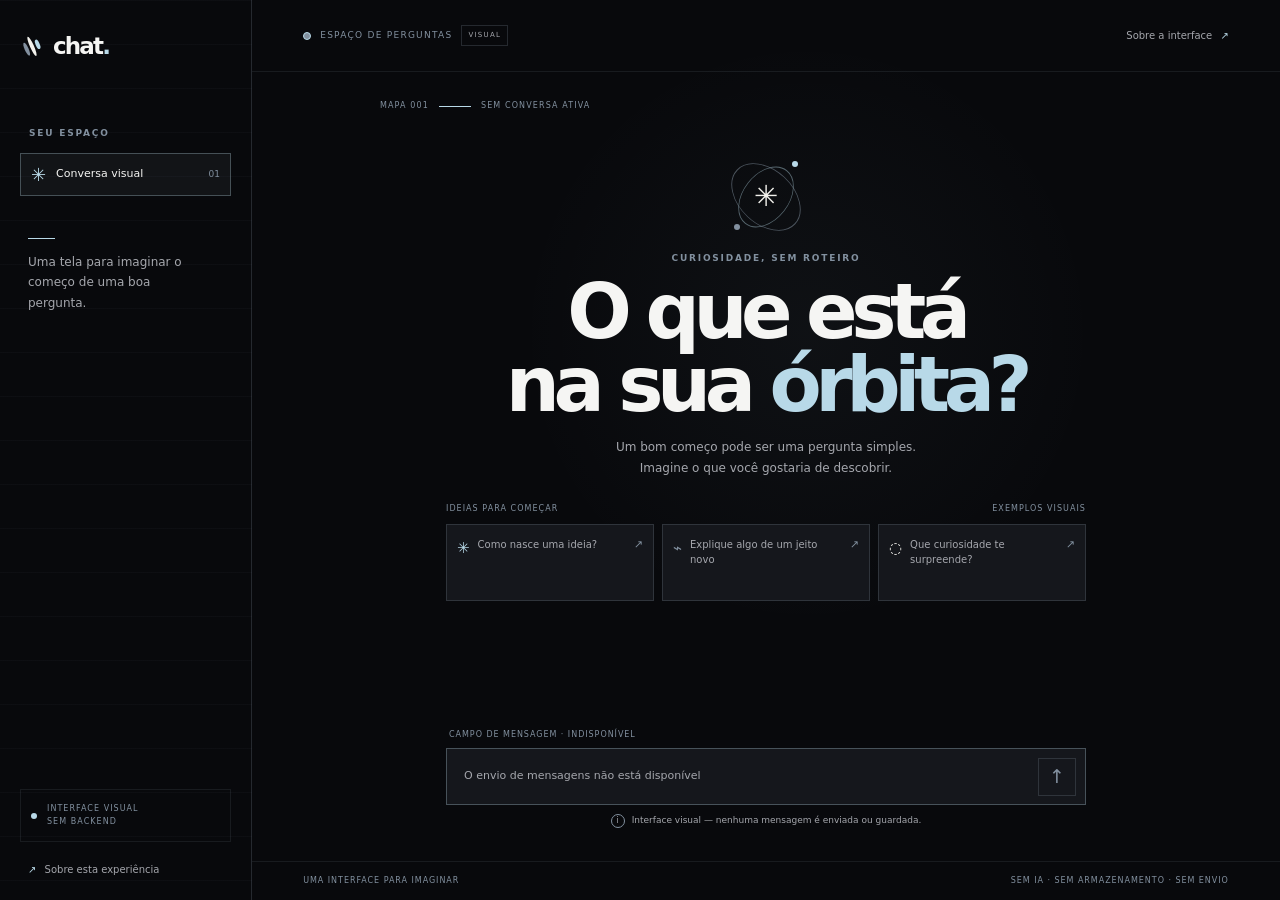
==== home.html @ ff964ad3 "Designer created." ====
<!doctype html>
<html lang="pt-BR">

<head>
  <meta charset="utf-8">
  <meta name="viewport" content="width=device-width, initial-scale=1">
  <meta name="theme-color" content="#08090C">
  <meta name="description" content="Demonstração visual de uma interface de conversa. Sem IA, envio ou armazenamento.">
  <title>chat. — espaço de conversa</title>
  <link href="https://cdn.jsdelivr.net/npm/bootstrap@5.3.3/dist/css/bootstrap.min.css" rel="stylesheet"
    integrity="sha384-QWTKZyjpPEjISv5WaRU9OFeRpok6YctnYmDr5pNlyT2bRjXh0JMhjY6hW+ALEwIH" crossorigin="anonymous">
  <link href="styles.css" rel="stylesheet">
</head>

<body class="chat-page">
  <a class="skip-link" href="#main">Pular para o conteúdo</a>
  <div class="chat-shell">
    <aside class="chat-sidebar" aria-label="Informações da interface visual">
      <a class="wordmark sidebar-brand" href="index.html" aria-label="Voltar à apresentação">
        <span class="brand-mark" aria-hidden="true"><span></span><span></span><span></span></span>
        <span>chat<span class="wordmark-period">.</span></span>
      </a>

      <div class="sidebar-context">
        <span class="eyebrow">SEU ESPAÇO</span>
        <div class="context-chip"><span class="context-spark" aria-hidden="true">✳</span><span>Conversa visual</span><span class="context-number">01</span></div>
      </div>

      <div class="sidebar-note">
        <span class="note-rule" aria-hidden="true"></span>
        <p>Uma tela para imaginar o começo de uma boa pergunta.</p>
      </div>

      <div class="sidebar-bottom">
        <div class="prototype-stamp"><span class="stamp-dot" aria-hidden="true"></span><span>INTERFACE VISUAL<br>SEM BACKEND</span></div>
        <a class="sidebar-exit" href="index.html"><span aria-hidden="true">↗</span> Sobre esta experiência</a>
      </div>
    </aside>

    <main id="main" class="chat-main">
      <header class="chat-topbar">
        <div class="mobile-brand"><span class="brand-mark" aria-hidden="true"><span></span><span></span><span></span></span><span>chat<span class="wordmark-period">.</span></span></div>
        <div class="model-indicator"><span class="model-orb" aria-hidden="true"></span><span>ESPAÇO DE PERGUNTAS</span><span class="model-mode">VISUAL</span></div>
        <a class="topbar-about" href="index.html">Sobre a interface <span aria-hidden="true">↗</span></a>
      </header>

      <section class="conversation" aria-labelledby="welcome-title">
        <div class="conversation-meta"><span>MAPA 001</span><span class="meta-line" aria-hidden="true"></span><span>SEM CONVERSA ATIVA</span></div>

        <div class="welcome-block">
          <div class="welcome-symbol" aria-hidden="true">
            <span class="symbol-ring ring-a"></span><span class="symbol-ring ring-b"></span>
            <span class="symbol-center">✳</span><span class="symbol-satellite satellite-a"></span><span class="symbol-satellite satellite-b"></span>
          </div>
          <p class="eyebrow welcome-eyebrow">CURIOSIDADE, SEM ROTEIRO</p>
          <h1 id="welcome-title">O que está<br>na sua <span>órbita?</span></h1>
          <p class="welcome-description">Um bom começo pode ser uma pergunta simples.<br class="desktop-break"> Imagine o que você gostaria de descobrir.</p>
        </div>

        <div class="prompt-section" role="group" aria-label="Sugestões visuais indisponíveis">
          <div class="prompt-heading"><span>IDEIAS PARA COMEÇAR</span><span>EXEMPLOS VISUAIS</span></div>
          <div class="prompt-grid">
            <button type="button" class="prompt-card" disabled><span class="prompt-glyph glyph-ice" aria-hidden="true">✳</span><span>Como nasce uma ideia?</span><span class="prompt-arrow" aria-hidden="true">↗</span></button>
            <button type="button" class="prompt-card" disabled><span class="prompt-glyph glyph-secondary" aria-hidden="true">⌁</span><span>Explique algo de um jeito novo</span><span class="prompt-arrow" aria-hidden="true">↗</span></button>
            <button type="button" class="prompt-card" disabled><span class="prompt-glyph glyph-lunar" aria-hidden="true">◌</span><span>Que curiosidade te surpreende?</span><span class="prompt-arrow" aria-hidden="true">↗</span></button>
          </div>
        </div>

        <div class="composer-wrap">
          <label class="composer-label" for="message-visual">CAMPO DE MENSAGEM · INDISPONÍVEL</label>
          <div class="composer">
            <textarea id="message-visual" rows="1" disabled placeholder="O envio de mensagens não está disponível"></textarea>
            <button type="button" class="send-button" disabled aria-label="Enviar mensagem indisponível"><span aria-hidden="true">↑</span></button>
          </div>
          <p class="composer-disclaimer"><span aria-hidden="true">i</span> Interface visual — nenhuma mensagem é enviada ou guardada.</p>
        </div>
      </section>

      <footer class="chat-footer"><span>UMA INTERFACE PARA IMAGINAR</span><span>SEM IA · SEM ARMAZENAMENTO · SEM ENVIO</span></footer>
    </main>
  </div>
</body>

</html>
---- styles.css ----
:root {
  color-scheme: dark;
  --lunar: #F2F1EC;
  --blue-grey: #82909F;
  --ice: #B8D9E8;
  --void: #08090C;
  --charcoal: #15171C;
  --paper: #F5F5F3;
  --ash: #A5A7AD;
  --line: rgb(130 144 159 / 24%);
  --line-soft: rgb(130 144 159 / 13%);
  --display: clamp(3.7rem, 8.5vw, 8rem);
}

* { box-sizing: border-box; }

html {
  min-width: 320px;
  background: var(--void);
  scroll-behavior: smooth;
}

body {
  min-width: 320px;
  margin: 0;
  background: var(--void);
  color: var(--paper);
  font-family: Inter, ui-sans-serif, system-ui, -apple-system, "Segoe UI", sans-serif;
}

a { color: inherit; }

a:focus-visible,
button:focus-visible,
input:focus-visible,
textarea:focus-visible {
  outline: 3px solid var(--ice);
  outline-offset: 4px;
}

.skip-link {
  position: fixed;
  z-index: 20;
  top: 12px;
  left: 12px;
  padding: 11px 15px;
  transform: translateY(-160%);
  background: var(--lunar);
  color: var(--void);
  font-weight: 700;
}
.skip-link:focus { transform: translateY(0); }

.wordmark {
  display: inline-flex;
  width: fit-content;
  align-items: center;
  gap: 10px;
  color: var(--paper);
  font-size: 23px;
  font-weight: 720;
  letter-spacing: -.08em;
  text-decoration: none;
}
.wordmark-period { color: var(--ice); }
.brand-mark {
  position: relative;
  display: inline-flex;
  width: 23px;
  height: 23px;
  align-items: center;
  justify-content: center;
  gap: 2px;
  transform: rotate(-24deg);
}
.brand-mark span {
  width: 4px;
  height: 14px;
  border-radius: 50%;
  background: var(--blue-grey);
}
.brand-mark span:nth-child(2) {
  height: 21px;
  background: var(--lunar);
}
.brand-mark span:nth-child(3) {
  height: 10px;
  background: var(--ice);
}
.eyebrow {
  margin: 0;
  color: var(--blue-grey);
  font-size: 10px;
  font-weight: 700;
  letter-spacing: .2em;
  line-height: 1.6;
}

/* Login: editorial field notes meet a restrained orbital diagram. */
.login-shell {
  display: grid;
  min-height: 100svh;
  grid-template-columns: minmax(0, 1.08fr) minmax(390px, .92fr);
}
.login-art {
  position: relative;
  isolation: isolate;
  display: flex;
  min-width: 0;
  min-height: 100svh;
  flex-direction: column;
  overflow: hidden;
  padding: 36px clamp(32px, 6vw, 92px);
  border-right: 1px solid var(--line);
  background:
    radial-gradient(ellipse at 68% 77%, rgb(184 217 232 / 8%), transparent 42%),
    linear-gradient(145deg, var(--charcoal) 0%, var(--void) 70%);
}
.login-art::before {
  position: absolute;
  z-index: -1;
  inset: 0;
  background-image:
    linear-gradient(rgb(130 144 159 / 8%) 1px, transparent 1px),
    linear-gradient(90deg, rgb(130 144 159 / 8%) 1px, transparent 1px);
  background-size: 64px 64px;
  content: "";
  mask-image: linear-gradient(130deg, var(--void) 0%, transparent 76%);
  pointer-events: none;
}
.prototype-tag {
  margin-left: 9px;
  padding: 5px 8px;
  border: 1px solid var(--line);
  color: var(--blue-grey);
  font-size: 8px;
  letter-spacing: .14em;
}
.art-copy {
  position: relative;
  z-index: 2;
  max-width: 600px;
  margin-top: clamp(70px, 12vh, 132px);
}
.art-copy .eyebrow {
  display: flex;
  align-items: center;
  gap: 12px;
  margin-bottom: 20px;
}
.eyebrow-line {
  display: inline-block;
  width: 30px;
  height: 1px;
  background: var(--ice);
}
.art-copy h1,
.login-card h2,
.welcome-block h1 {
  margin: 0;
  font-size: var(--display);
  font-weight: 570;
  letter-spacing: -.085em;
  line-height: .9;
  overflow-wrap: anywhere;
}
.art-copy h1 span,
.login-card h2 span,
.welcome-block h1 span { color: var(--ice); }
.art-description {
  max-width: 355px;
  margin: 23px 0 0;
  color: var(--ash);
  font-size: 14px;
  line-height: 1.75;
}
.orbit-scene {
  position: absolute;
  z-index: 0;
  right: 3%;
  bottom: -7%;
  width: min(45vw, 500px);
  aspect-ratio: 1;
  opacity: .88;
  pointer-events: none;
}
.orbit {
  position: absolute;
  top: 50%;
  left: 50%;
  border: 1px solid rgb(130 144 159 / 29%);
  border-radius: 50%;
  transform: translate(-50%, -50%) rotate(-24deg);
}
.orbit-one {
  width: 42%;
  height: 88%;
  animation: orbit-drift 64s linear infinite;
}
.orbit-two {
  width: 68%;
  height: 104%;
  border-color: rgb(184 217 232 / 35%);
  transform: translate(-50%, -50%) rotate(53deg);
  animation: orbit-drift-two 82s linear infinite;
}
.orbit-three {
  width: 88%;
  height: 67%;
  border-style: dashed;
  border-color: rgb(130 144 159 / 32%);
  transform: translate(-50%, -50%) rotate(-6deg);
  animation: orbit-drift-three 100s linear infinite;
}
.orbit-core {
  position: absolute;
  top: 50%;
  left: 50%;
  display: grid;
  width: 25%;
  aspect-ratio: 1;
  place-items: center;
  transform: translate(-50%, -50%);
  border: 1px solid rgb(184 217 232 / 45%);
  border-radius: 50%;
  background: radial-gradient(circle at 35% 30%, rgb(184 217 232 / 19%), var(--charcoal) 72%);
  box-shadow: 0 0 62px rgb(184 217 232 / 9%), inset 0 0 20px rgb(184 217 232 / 8%);
}
.core-cross {
  color: var(--lunar);
  font-size: clamp(30px, 5vw, 58px);
  font-weight: 300;
}
.orbit-dot {
  position: absolute;
  width: 10px;
  aspect-ratio: 1;
  border: 1px solid var(--void);
  border-radius: 50%;
  background: var(--ice);
  box-shadow: 0 0 18px rgb(184 217 232 / 40%);
}
.dot-highlight { top: 34%; left: 17%; }
.dot-secondary { top: 26%; right: 16%; width: 7px; background: var(--blue-grey); }
.dot-lunar { right: 24%; bottom: 12%; width: 5px; background: var(--lunar); }
.orbit-label {
  position: absolute;
  color: var(--blue-grey);
  font-size: 8px;
  letter-spacing: .16em;
}
.orbit-label-top { top: 46%; left: 7%; }
.orbit-label-bottom { right: 3%; bottom: 31%; }
.art-footer,
.panel-footer {
  position: absolute;
  right: clamp(32px, 6vw, 92px);
  bottom: 27px;
  left: clamp(32px, 6vw, 92px);
  display: flex;
  justify-content: space-between;
  gap: 18px;
  color: var(--blue-grey);
  font-size: 8px;
  letter-spacing: .15em;
}
.art-footer { z-index: 1; }
.login-panel {
  position: relative;
  display: flex;
  min-width: 0;
  min-height: 100svh;
  flex-direction: column;
  justify-content: center;
  padding: 76px clamp(30px, 6vw, 84px);
  background:
    linear-gradient(90deg, rgb(130 144 159 / 3%) 1px, transparent 1px),
    var(--void);
  background-size: 48px 48px;
}
.panel-topline {
  position: absolute;
  top: 37px;
  right: clamp(30px, 6vw, 84px);
  left: clamp(30px, 6vw, 84px);
  display: flex;
  align-items: center;
  gap: 9px;
  color: var(--blue-grey);
  font-size: 8px;
  letter-spacing: .16em;
}
.status-pip,
.stamp-dot {
  width: 6px;
  height: 6px;
  flex: 0 0 auto;
  border-radius: 50%;
  background: var(--ice);
}
.login-card {
  width: min(100%, 410px);
  margin: 12px auto;
}
.card-index {
  margin-bottom: 27px;
  color: var(--blue-grey);
  font-size: 10px;
  letter-spacing: .15em;
}
.card-index span { padding: 0 6px; color: var(--ice); }
.login-card .eyebrow { margin-bottom: 14px; }
.login-card h2 {
  font-size: clamp(46px, 5vw, 61px);
  line-height: .98;
}
.login-intro {
  max-width: 340px;
  margin: 18px 0 24px;
  color: var(--ash);
  font-size: 13px;
  line-height: 1.7;
}
.visual-fields {
  display: grid;
  min-width: 0;
  gap: 8px;
  margin: 0;
  padding: 0;
  border: 0;
}
.visual-fields legend {
  float: none;
  width: auto;
  margin: 0 0 3px;
  padding: 0;
  color: var(--blue-grey);
  font-size: 8px;
  letter-spacing: .14em;
}
.visual-fields label {
  display: flex;
  justify-content: space-between;
  gap: 10px;
  margin-top: 6px;
  color: var(--paper);
  font-size: 11px;
}
.visual-fields label span {
  color: var(--blue-grey);
  font-size: 8px;
  letter-spacing: .1em;
}
.visual-fields input {
  width: 100%;
  min-width: 0;
  height: 46px;
  padding: 0 13px;
  border: 1px solid var(--line);
  border-radius: 0;
  background: var(--charcoal);
  color: var(--ash);
  font: inherit;
  font-size: 11px;
}
.visual-fields input:disabled {
  opacity: 1;
  cursor: not-allowed;
}
.visual-fields input::placeholder { color: var(--ash); opacity: 1; }
.form-alert {
  display: none;
  align-items: flex-start;
  gap: 10px;
  margin-top: 14px;
  padding: 12px;
  border: 1px solid rgb(224 131 131 / 32%);
  border-left: 3px solid #E08383;
  background: rgb(224 131 131 / 7%);
  color: #F0CACA;
  font-size: 11px;
  line-height: 1.5;
}
.form-alert p { margin: 0; }
.alert-symbol {
  display: grid;
  width: 18px;
  height: 18px;
  flex: 0 0 18px;
  place-items: center;
  border: 1px solid #E08383;
  border-radius: 50%;
  color: #E99A9A;
  font-size: 10px;
  font-weight: 800;
}
.safety-notice {
  display: flex;
  align-items: flex-start;
  gap: 10px;
  margin: 18px 0;
  padding: 12px;
  border: 1px solid rgb(184 217 232 / 30%);
  border-left: 3px solid var(--ice);
  background: rgb(184 217 232 / 5%);
  color: var(--ash);
  font-size: 10px;
  line-height: 1.6;
}
.safety-notice strong { color: var(--paper); }
.notice-symbol {
  display: grid;
  width: 18px;
  height: 18px;
  flex: 0 0 18px;
  place-items: center;
  border: 1px solid var(--ice);
  border-radius: 50%;
  color: var(--ice);
  font-weight: 800;
}
.login-action {
  display: flex;
  width: 100%;
  min-height: 48px;
  align-items: center;
  justify-content: space-between;
  padding: 0 17px;
  border: 1px solid var(--line);
  background: var(--charcoal);
  color: var(--blue-grey);
  font: inherit;
  font-size: 12px;
  font-weight: 700;
  cursor: not-allowed;
}
.login-action:disabled { opacity: 1; }
.primary-link {
  display: flex;
  min-height: 48px;
  align-items: center;
  justify-content: space-between;
  margin-top: 9px;
  padding: 0 17px;
  border: 1px solid var(--ice);
  background: var(--ice);
  color: var(--void);
  font-size: 12px;
  font-weight: 750;
  text-decoration: none;
  transition: background-color .2s ease, color .2s ease;
}
.primary-link:hover {
  background: var(--lunar);
  color: var(--void);
}
.login-footnote {
  margin: 13px 0 0;
  color: var(--blue-grey);
  font-size: 8px;
  letter-spacing: .13em;
  text-align: center;
}
.panel-footer {
  right: clamp(30px, 6vw, 84px);
  left: clamp(30px, 6vw, 84px);
}

/* Home: a quiet observatory layout with the prompt and disabled composer in sequence. */
.chat-shell {
  display: grid;
  min-height: 100svh;
  grid-template-columns: 252px minmax(0, 1fr);
}
.chat-sidebar {
  position: relative;
  display: flex;
  min-width: 0;
  min-height: 100svh;
  flex-direction: column;
  padding: 29px 20px 23px;
  border-right: 1px solid var(--line);
  background:
    linear-gradient(rgb(130 144 159 / 4%) 1px, transparent 1px),
    var(--void);
  background-size: 100% 44px;
}
.sidebar-brand { width: fit-content; }
.sidebar-context { margin-top: 62px; }
.sidebar-context .eyebrow {
  display: block;
  margin: 0 0 13px 9px;
  font-size: 9px;
}
.context-chip {
  display: flex;
  min-height: 43px;
  align-items: center;
  gap: 10px;
  padding: 0 10px;
  border: 1px solid rgb(184 217 232 / 30%);
  background: rgb(184 217 232 / 5%);
  color: var(--paper);
  font-size: 11px;
}
.context-spark { color: var(--ice); font-size: 18px; }
.context-number {
  margin-left: auto;
  color: var(--blue-grey);
  font-size: 9px;
}
.sidebar-note {
  position: relative;
  max-width: 180px;
  margin: 42px 8px;
  padding-top: 14px;
}
.note-rule {
  position: absolute;
  top: 0;
  left: 0;
  width: 27px;
  height: 1px;
  background: var(--ice);
}
.sidebar-note p {
  margin: 0;
  color: var(--ash);
  font-size: 12px;
  line-height: 1.7;
}
.sidebar-bottom { margin-top: auto; }
.prototype-stamp {
  display: flex;
  align-items: center;
  gap: 10px;
  padding: 13px 10px;
  border: 1px solid var(--line-soft);
  color: var(--blue-grey);
  font-size: 8px;
  letter-spacing: .13em;
  line-height: 1.55;
}
.sidebar-exit {
  display: block;
  margin: 20px 8px 0;
  color: var(--ash);
  font-size: 10px;
  text-decoration: none;
}
.sidebar-exit span { margin-right: 5px; color: var(--ice); }
.sidebar-exit:hover,
.topbar-about:hover { color: var(--paper); }
.chat-main {
  position: relative;
  display: flex;
  min-width: 0;
  min-height: 100svh;
  flex-direction: column;
  overflow: hidden;
  background:
    radial-gradient(ellipse at 54% 37%, rgb(184 217 232 / 4%), transparent 37%),
    var(--void);
}
.chat-topbar {
  display: flex;
  min-height: 72px;
  flex: 0 0 auto;
  align-items: center;
  justify-content: space-between;
  gap: 16px;
  padding: 12px clamp(22px, 4vw, 62px);
  border-bottom: 1px solid var(--line-soft);
  animation: content-arrive 560ms ease-out 30ms both;
}
.model-indicator {
  display: flex;
  align-items: center;
  gap: 9px;
  color: var(--blue-grey);
  font-size: 9px;
  letter-spacing: .14em;
}
.model-orb {
  width: 8px;
  height: 8px;
  flex: 0 0 auto;
  border: 1px solid var(--ice);
  border-radius: 50%;
  background: var(--blue-grey);
}
.model-mode {
  padding: 4px 6px;
  border: 1px solid var(--line);
  color: var(--ash);
  font-size: 7px;
}
.topbar-about {
  color: var(--ash);
  font-size: 10px;
  text-decoration: none;
}
.topbar-about span { margin-left: 5px; color: var(--ice); }
.mobile-brand { display: none; }
.conversation {
  display: flex;
  width: min(900px, 100%);
  min-width: 0;
  flex: 1;
  flex-direction: column;
  margin: 0 auto;
  padding: 28px clamp(22px, 5vw, 76px) 15px;
}
.conversation-meta {
  display: flex;
  align-items: center;
  gap: 10px;
  color: var(--blue-grey);
  font-size: 8px;
  letter-spacing: .14em;
  animation: content-arrive 560ms ease-out 90ms both;
}
.meta-line { width: 32px; height: 1px; background: var(--ice); }
.welcome-block {
  position: relative;
  display: flex;
  flex-direction: column;
  align-items: center;
  margin: clamp(22px, 5vh, 48px) 0 25px;
  text-align: center;
  animation: content-arrive 640ms ease-out 150ms both;
}
.welcome-symbol {
  position: relative;
  display: grid;
  width: 80px;
  height: 80px;
  flex: 0 0 auto;
  place-items: center;
  margin-bottom: 14px;
}
.symbol-ring {
  position: absolute;
  inset: 6px;
  border: 1px solid rgb(184 217 232 / 43%);
  border-radius: 50%;
  transform: rotate(38deg) scaleX(.68);
  animation: symbol-drift 54s linear infinite;
}
.ring-b {
  inset: 0;
  border-color: rgb(130 144 159 / 55%);
  transform: rotate(-47deg) scaleX(.68);
  animation: symbol-drift-reverse 70s linear infinite;
}
.symbol-center { color: var(--lunar); font-size: 29px; }
.symbol-satellite {
  position: absolute;
  width: 6px;
  height: 6px;
  border-radius: 50%;
}
.satellite-a { top: 4px; right: 8px; background: var(--ice); }
.satellite-b { bottom: 7px; left: 8px; background: var(--blue-grey); }
.welcome-eyebrow { margin-bottom: 11px; font-size: 9px; }
.welcome-block h1 {
  font-size: clamp(44px, 6.4vw, 76px);
  line-height: .96;
}
.welcome-description {
  max-width: 520px;
  margin: 15px 0 0;
  color: var(--ash);
  font-size: 12px;
  line-height: 1.7;
}
.prompt-section {
  width: min(640px, 100%);
  margin: 0 auto;
  animation: content-arrive 560ms ease-out 240ms both;
}
.prompt-heading {
  display: flex;
  justify-content: space-between;
  gap: 12px;
  margin: 0 0 9px;
  color: var(--blue-grey);
  font-size: 8px;
  letter-spacing: .13em;
}
.prompt-grid {
  display: grid;
  grid-template-columns: repeat(3, minmax(0, 1fr));
  gap: 8px;
}
.prompt-card {
  display: flex;
  min-width: 0;
  min-height: 77px;
  align-items: flex-start;
  gap: 8px;
  padding: 12px 10px;
  border: 1px solid var(--line);
  border-radius: 0;
  background: var(--charcoal);
  color: var(--ash);
  font: inherit;
  font-size: 10px;
  line-height: 1.5;
  text-align: left;
}
.prompt-card:disabled { opacity: 1; cursor: not-allowed; }
.prompt-glyph { flex: 0 0 auto; color: var(--ice); font-size: 15px; }
.glyph-secondary { color: var(--blue-grey); }
.glyph-lunar { color: var(--lunar); }
.prompt-arrow { margin-left: auto; color: var(--blue-grey); font-size: 11px; }
.composer-wrap {
  width: min(640px, 100%);
  margin: auto auto 0;
  padding-top: 19px;
  animation: content-arrive 560ms ease-out 320ms both;
}
.composer-label {
  display: block;
  margin: 0 0 7px 3px;
  color: var(--blue-grey);
  font-size: 8px;
  letter-spacing: .12em;
}
.composer {
  display: flex;
  min-height: 57px;
  align-items: center;
  gap: 10px;
  padding: 7px 9px 7px 15px;
  border: 1px solid rgb(184 217 232 / 30%);
  background: var(--charcoal);
}
.composer textarea {
  width: 100%;
  min-width: 0;
  resize: none;
  border: 0;
  outline: 0;
  background: transparent;
  color: var(--ash);
  font: inherit;
  font-size: 11px;
}
.composer textarea::placeholder { color: var(--ash); opacity: 1; }
.composer textarea:disabled { cursor: not-allowed; }
.send-button {
  display: grid;
  width: 38px;
  height: 38px;
  flex: 0 0 38px;
  place-items: center;
  border: 1px solid var(--line);
  background: var(--charcoal);
  color: var(--blue-grey);
  font-size: 19px;
}
.send-button:disabled { cursor: not-allowed; }
.composer-disclaimer {
  display: flex;
  align-items: center;
  justify-content: center;
  gap: 7px;
  margin: 9px 0 0;
  color: var(--ash);
  font-size: 9px;
  line-height: 1.5;
  text-align: center;
}
.composer-disclaimer span {
  display: grid;
  width: 14px;
  height: 14px;
  flex: 0 0 14px;
  place-items: center;
  border: 1px solid var(--blue-grey);
  border-radius: 50%;
  font-size: 8px;
}
.chat-footer {
  display: flex;
  flex-wrap: wrap;
  justify-content: space-between;
  gap: 12px;
  margin-top: 18px;
  padding: 13px clamp(22px, 4vw, 62px);
  border-top: 1px solid var(--line-soft);
  color: var(--blue-grey);
  font-size: 8px;
  letter-spacing: .12em;
  animation: content-arrive 560ms ease-out 380ms both;
}

@keyframes content-arrive {
  from { opacity: .45; transform: translateY(8px); }
  to { opacity: 1; transform: translateY(0); }
}
@keyframes orbit-drift {
  from { transform: translate(-50%, -50%) rotate(-24deg); }
  to { transform: translate(-50%, -50%) rotate(336deg); }
}
@keyframes orbit-drift-two {
  from { transform: translate(-50%, -50%) rotate(53deg); }
  to { transform: translate(-50%, -50%) rotate(413deg); }
}
@keyframes orbit-drift-three {
  from { transform: translate(-50%, -50%) rotate(-6deg); }
  to { transform: translate(-50%, -50%) rotate(354deg); }
}
@keyframes symbol-drift {
  from { transform: rotate(38deg) scaleX(.68); }
  to { transform: rotate(398deg) scaleX(.68); }
}
@keyframes symbol-drift-reverse {
  from { transform: rotate(-47deg) scaleX(.68); }
  to { transform: rotate(-407deg) scaleX(.68); }
}

@media (min-width: 1450px) {
  .login-art { padding-left: 10vw; }
  .art-footer { left: 10vw; }
  .orbit-scene { right: 9%; }
}
@media (max-width: 900px) {
  .login-shell { grid-template-columns: minmax(0, 1fr) minmax(340px, .9fr); }
  .login-art { padding-right: 30px; padding-left: 34px; }
  .art-copy h1 { font-size: clamp(58px, 8vw, 82px); }
  .orbit-scene { right: -10%; bottom: -1%; width: 58vw; }
  .art-footer { right: 30px; left: 34px; }
  .login-panel { padding-right: 34px; padding-left: 34px; }
  .panel-topline,
  .panel-footer { right: 34px; left: 34px; }
  .chat-shell { grid-template-columns: 205px minmax(0, 1fr); }
  .chat-sidebar { padding-right: 15px; padding-left: 15px; }
  .conversation { padding-right: 26px; padding-left: 26px; }
}
@media (max-width: 680px) {
  .login-shell { display: flex; flex-direction: column; }
  .login-art {
    min-height: 385px;
    padding: 25px 24px;
    border-right: 0;
    border-bottom: 1px solid var(--line);
  }
  .login-art::before { background-size: 48px 48px; }
  .prototype-tag { font-size: 7px; }
  .art-copy { margin-top: 56px; }
  .art-copy .eyebrow { margin-bottom: 13px; font-size: 8px; }
  .art-copy h1 { font-size: clamp(53px, 14vw, 76px); }
  .art-description { max-width: 250px; margin-top: 14px; font-size: 12px; }
  .orbit-scene {
    right: -8%;
    bottom: -24%;
    width: 60vw;
    min-width: 220px;
    opacity: .58;
  }
  .orbit-label { display: none; }
  .art-footer { right: 24px; bottom: 15px; left: 24px; font-size: 7px; }
  .login-panel { min-height: auto; padding: 62px 24px 64px; }
  .panel-topline { top: 23px; right: 24px; left: 24px; }
  .login-card { margin: 0 auto; }
  .card-index { margin-bottom: 20px; }
  .login-card h2 { font-size: 49px; }
  .panel-footer { right: 24px; bottom: 22px; left: 24px; font-size: 7px; }
  .chat-shell { display: block; }
  .chat-sidebar { display: none; }
  .chat-main { min-height: 100svh; }
  .chat-topbar { min-height: 61px; padding: 10px 18px; }
  .mobile-brand {
    display: inline-flex;
    align-items: center;
    gap: 7px;
    font-size: 18px;
    font-weight: 720;
    letter-spacing: -.08em;
  }
  .mobile-brand .brand-mark { width: 19px; height: 19px; }
  .mobile-brand .brand-mark span { width: 4px; height: 12px; }
  .mobile-brand .brand-mark span:nth-child(2) { height: 17px; }
  .mobile-brand .brand-mark span:nth-child(3) { height: 9px; }
  .model-indicator { gap: 6px; font-size: 7px; letter-spacing: .09em; }
  .model-mode { font-size: 6px; }
  .topbar-about { font-size: 0; }
  .topbar-about span { font-size: 16px; }
  .conversation { min-height: calc(100svh - 110px); padding: 20px 18px 12px; }
  .conversation-meta { font-size: 7px; }
  .welcome-block { margin: clamp(20px, 5vh, 38px) 0 25px; }
  .welcome-symbol { width: 66px; height: 66px; margin-bottom: 12px; }
  .welcome-block h1 { font-size: clamp(46px, 13vw, 64px); }
  .welcome-description { max-width: 300px; font-size: 11px; }
  .desktop-break { display: none; }
  .prompt-grid { grid-template-columns: 1fr; gap: 6px; }
  .prompt-card { min-height: 49px; align-items: center; padding: 9px 12px; }
  .prompt-heading { font-size: 7px; }
  .composer-wrap { padding-top: 20px; }
  .composer { min-height: 53px; }
  .composer-disclaimer { font-size: 8px; }
  .chat-footer { padding: 12px 18px; font-size: 7px; }
}
@media (max-width: 380px) {
  .login-art { padding-right: 18px; padding-left: 18px; }
  .art-footer { right: 18px; left: 18px; }
  .prototype-tag { padding: 4px 5px; }
  .login-panel { padding-right: 18px; padding-left: 18px; }
  .panel-topline,
  .panel-footer { right: 18px; left: 18px; }
  .chat-topbar { gap: 8px; padding-right: 12px; padding-left: 12px; }
  .model-indicator { font-size: 6px; }
  .model-mode { display: none; }
  .conversation { padding-right: 12px; padding-left: 12px; }
  .chat-footer { padding-right: 12px; padding-left: 12px; font-size: 6px; letter-spacing: .06em; }
}
@media (prefers-reduced-motion: reduce) {
  *,
  *::before,
  *::after {
    scroll-behavior: auto !important;
    animation-duration: .01ms !important;
    animation-iteration-count: 1 !important;
    transition-duration: .01ms !important;
  }
}
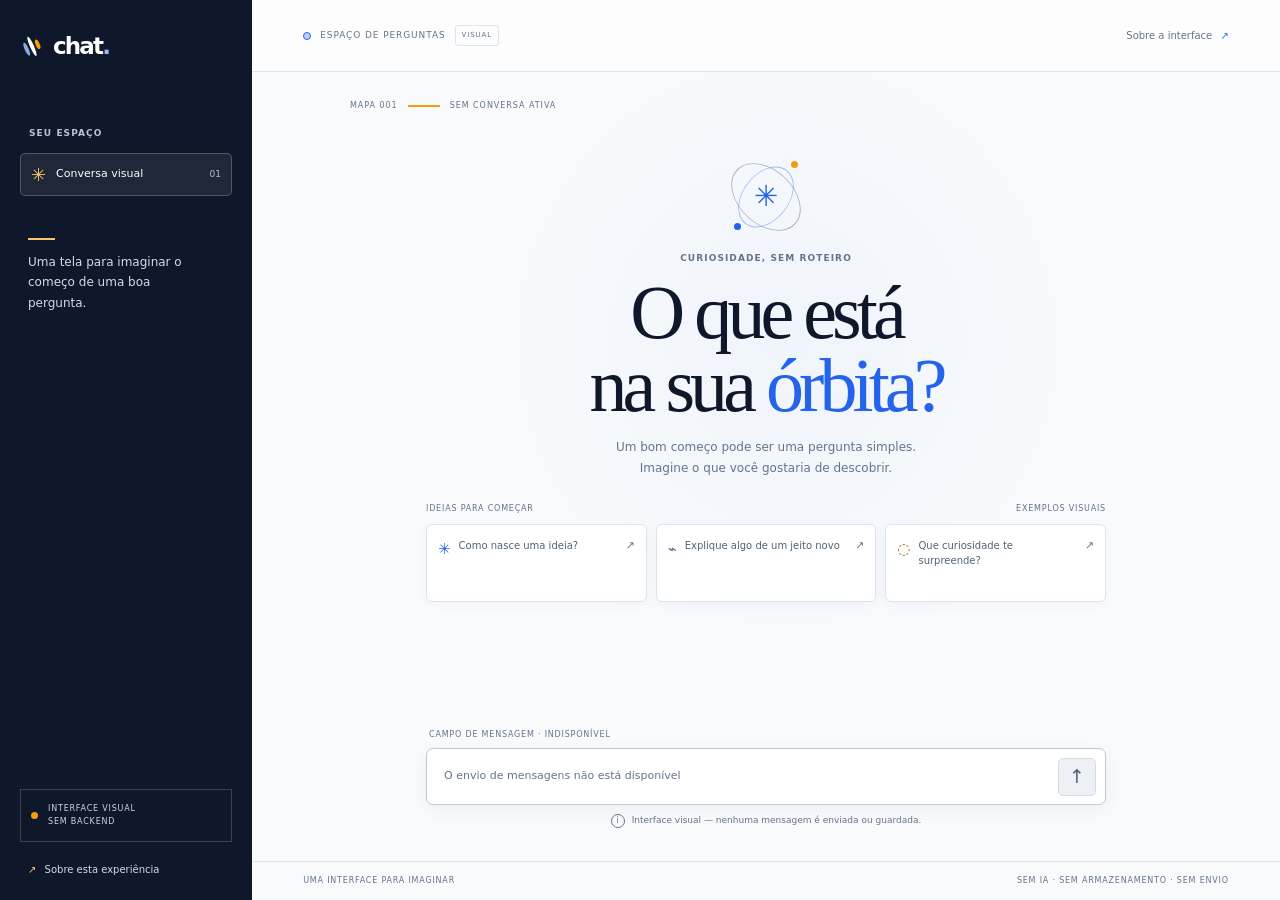
==== commit 58b4cb93: "New Designer" ====
--- a/home.html
+++ b/home.html
@@ -4,7 +4,7 @@
 <head>
   <meta charset="utf-8">
   <meta name="viewport" content="width=device-width, initial-scale=1">
-  <meta name="theme-color" content="#08090C">
+  <meta name="theme-color" content="#F8FAFC">
   <meta name="description" content="Demonstração visual de uma interface de conversa. Sem IA, envio ou armazenamento.">
   <title>chat. — espaço de conversa</title>
   <link href="https://cdn.jsdelivr.net/npm/bootstrap@5.3.3/dist/css/bootstrap.min.css" rel="stylesheet"
--- a/styles.css
+++ b/styles.css
@@ -1,31 +1,33 @@
 :root {
-  color-scheme: dark;
-  --lunar: #F2F1EC;
-  --blue-grey: #82909F;
-  --ice: #B8D9E8;
-  --void: #08090C;
-  --charcoal: #15171C;
-  --paper: #F5F5F3;
-  --ash: #A5A7AD;
-  --line: rgb(130 144 159 / 24%);
-  --line-soft: rgb(130 144 159 / 13%);
-  --display: clamp(3.7rem, 8.5vw, 8rem);
+  color-scheme: light;
+  --blue: #2563EB;
+  --navy: #0F172A;
+  --amber: #F59E0B;
+  --canvas: #F8FAFC;
+  --surface: #FFFFFF;
+  --ink: #0F172A;
+  --muted: #64748B;
+  --line: #DCE4EF;
+  --line-strong: #BCC9DA;
+  --blue-soft: #EAF1FF;
+  --font-ui: Inter, ui-sans-serif, system-ui, -apple-system, "Segoe UI", sans-serif;
 }
 
 * { box-sizing: border-box; }
 
 html {
   min-width: 320px;
-  background: var(--void);
+  background: var(--canvas);
   scroll-behavior: smooth;
 }
 
 body {
   min-width: 320px;
   margin: 0;
-  background: var(--void);
-  color: var(--paper);
-  font-family: Inter, ui-sans-serif, system-ui, -apple-system, "Segoe UI", sans-serif;
+  background: var(--canvas);
+  color: var(--ink);
+  font-family: var(--font-ui);
+  -webkit-font-smoothing: antialiased;
 }
 
 a { color: inherit; }
@@ -34,7 +36,7 @@
 button:focus-visible,
 input:focus-visible,
 textarea:focus-visible {
-  outline: 3px solid var(--ice);
+  outline: 3px solid var(--blue);
   outline-offset: 4px;
 }
 
@@ -45,8 +47,8 @@
   left: 12px;
   padding: 11px 15px;
   transform: translateY(-160%);
-  background: var(--lunar);
-  color: var(--void);
+  background: var(--navy);
+  color: var(--surface);
   font-weight: 700;
 }
 .skip-link:focus { transform: translateY(0); }
@@ -56,15 +58,14 @@
   width: fit-content;
   align-items: center;
   gap: 10px;
-  color: var(--paper);
+  color: var(--navy);
   font-size: 23px;
-  font-weight: 720;
+  font-weight: 760;
   letter-spacing: -.08em;
   text-decoration: none;
 }
-.wordmark-period { color: var(--ice); }
+.wordmark-period { color: var(--blue); }
 .brand-mark {
-  position: relative;
   display: inline-flex;
   width: 23px;
   height: 23px;
@@ -77,30 +78,26 @@
   width: 4px;
   height: 14px;
   border-radius: 50%;
-  background: var(--blue-grey);
-}
-.brand-mark span:nth-child(2) {
-  height: 21px;
-  background: var(--lunar);
-}
-.brand-mark span:nth-child(3) {
-  height: 10px;
-  background: var(--ice);
-}
+  background: #8AA8E7;
+}
+.brand-mark span:nth-child(2) { height: 21px; background: var(--blue); }
+.brand-mark span:nth-child(3) { height: 10px; background: var(--amber); }
+
 .eyebrow {
   margin: 0;
-  color: var(--blue-grey);
+  color: var(--muted);
   font-size: 10px;
-  font-weight: 700;
-  letter-spacing: .2em;
+  font-weight: 750;
+  letter-spacing: .12em;
   line-height: 1.6;
 }
 
-/* Login: editorial field notes meet a restrained orbital diagram. */
+/* Login: a quiet map-like canvas paired with a clearly inactive access panel. */
 .login-shell {
   display: grid;
   min-height: 100svh;
   grid-template-columns: minmax(0, 1.08fr) minmax(390px, .92fr);
+  background: var(--surface);
 }
 .login-art {
   position: relative;
@@ -113,28 +110,29 @@
   padding: 36px clamp(32px, 6vw, 92px);
   border-right: 1px solid var(--line);
   background:
-    radial-gradient(ellipse at 68% 77%, rgb(184 217 232 / 8%), transparent 42%),
-    linear-gradient(145deg, var(--charcoal) 0%, var(--void) 70%);
+    linear-gradient(90deg, transparent 49.9%, rgb(37 99 235 / 4%) 50%, transparent 50.1%),
+    var(--canvas);
 }
 .login-art::before {
   position: absolute;
   z-index: -1;
   inset: 0;
   background-image:
-    linear-gradient(rgb(130 144 159 / 8%) 1px, transparent 1px),
-    linear-gradient(90deg, rgb(130 144 159 / 8%) 1px, transparent 1px);
-  background-size: 64px 64px;
+    linear-gradient(rgb(15 23 42 / 4%) 1px, transparent 1px),
+    linear-gradient(90deg, rgb(15 23 42 / 4%) 1px, transparent 1px);
+  background-size: 56px 56px;
   content: "";
-  mask-image: linear-gradient(130deg, var(--void) 0%, transparent 76%);
+  mask-image: linear-gradient(135deg, #000 0%, transparent 83%);
   pointer-events: none;
 }
 .prototype-tag {
   margin-left: 9px;
   padding: 5px 8px;
-  border: 1px solid var(--line);
-  color: var(--blue-grey);
+  border: 1px solid var(--line-strong);
+  border-radius: 3px;
+  color: var(--muted);
   font-size: 8px;
-  letter-spacing: .14em;
+  letter-spacing: .1em;
 }
 .art-copy {
   position: relative;
@@ -148,32 +146,30 @@
   gap: 12px;
   margin-bottom: 20px;
 }
-.eyebrow-line {
-  display: inline-block;
-  width: 30px;
-  height: 1px;
-  background: var(--ice);
-}
+.eyebrow-line { width: 28px; height: 2px; background: var(--amber); }
 .art-copy h1,
 .login-card h2,
 .welcome-block h1 {
   margin: 0;
-  font-size: var(--display);
-  font-weight: 570;
-  letter-spacing: -.085em;
-  line-height: .9;
+  color: var(--navy);
+  font-family: Georgia, "Times New Roman", serif;
+  font-weight: 500;
+  letter-spacing: -.065em;
+  line-height: .94;
   overflow-wrap: anywhere;
 }
+.art-copy h1 { font-size: clamp(3.7rem, 8vw, 7.3rem); }
 .art-copy h1 span,
 .login-card h2 span,
-.welcome-block h1 span { color: var(--ice); }
+.welcome-block h1 span { color: var(--blue); }
 .art-description {
-  max-width: 355px;
+  max-width: 370px;
   margin: 23px 0 0;
-  color: var(--ash);
+  color: var(--muted);
   font-size: 14px;
   line-height: 1.75;
 }
+
 .orbit-scene {
   position: absolute;
   z-index: 0;
@@ -181,14 +177,13 @@
   bottom: -7%;
   width: min(45vw, 500px);
   aspect-ratio: 1;
-  opacity: .88;
   pointer-events: none;
 }
 .orbit {
   position: absolute;
   top: 50%;
   left: 50%;
-  border: 1px solid rgb(130 144 159 / 29%);
+  border: 1px solid rgb(37 99 235 / 22%);
   border-radius: 50%;
   transform: translate(-50%, -50%) rotate(-24deg);
 }
@@ -200,7 +195,7 @@
 .orbit-two {
   width: 68%;
   height: 104%;
-  border-color: rgb(184 217 232 / 35%);
+  border-color: rgb(37 99 235 / 30%);
   transform: translate(-50%, -50%) rotate(53deg);
   animation: orbit-drift-two 82s linear infinite;
 }
@@ -208,7 +203,7 @@
   width: 88%;
   height: 67%;
   border-style: dashed;
-  border-color: rgb(130 144 159 / 32%);
+  border-color: rgb(15 23 42 / 20%);
   transform: translate(-50%, -50%) rotate(-6deg);
   animation: orbit-drift-three 100s linear infinite;
 }
@@ -221,33 +216,28 @@
   aspect-ratio: 1;
   place-items: center;
   transform: translate(-50%, -50%);
-  border: 1px solid rgb(184 217 232 / 45%);
-  border-radius: 50%;
-  background: radial-gradient(circle at 35% 30%, rgb(184 217 232 / 19%), var(--charcoal) 72%);
-  box-shadow: 0 0 62px rgb(184 217 232 / 9%), inset 0 0 20px rgb(184 217 232 / 8%);
-}
-.core-cross {
-  color: var(--lunar);
-  font-size: clamp(30px, 5vw, 58px);
-  font-weight: 300;
-}
+  border: 1px solid rgb(37 99 235 / 32%);
+  border-radius: 50%;
+  background: var(--surface);
+  box-shadow: 0 12px 40px rgb(15 23 42 / 8%);
+}
+.core-cross { color: var(--blue); font-size: clamp(30px, 5vw, 58px); font-weight: 300; }
 .orbit-dot {
   position: absolute;
   width: 10px;
   aspect-ratio: 1;
-  border: 1px solid var(--void);
-  border-radius: 50%;
-  background: var(--ice);
-  box-shadow: 0 0 18px rgb(184 217 232 / 40%);
+  border: 2px solid var(--canvas);
+  border-radius: 50%;
+  background: var(--blue);
 }
 .dot-highlight { top: 34%; left: 17%; }
-.dot-secondary { top: 26%; right: 16%; width: 7px; background: var(--blue-grey); }
-.dot-lunar { right: 24%; bottom: 12%; width: 5px; background: var(--lunar); }
+.dot-secondary { top: 26%; right: 16%; width: 8px; background: var(--amber); }
+.dot-lunar { right: 24%; bottom: 12%; width: 7px; background: var(--navy); }
 .orbit-label {
   position: absolute;
-  color: var(--blue-grey);
+  color: var(--muted);
   font-size: 8px;
-  letter-spacing: .16em;
+  letter-spacing: .12em;
 }
 .orbit-label-top { top: 46%; left: 7%; }
 .orbit-label-bottom { right: 3%; bottom: 31%; }
@@ -260,11 +250,12 @@
   display: flex;
   justify-content: space-between;
   gap: 18px;
-  color: var(--blue-grey);
+  color: var(--muted);
   font-size: 8px;
-  letter-spacing: .15em;
+  letter-spacing: .1em;
 }
 .art-footer { z-index: 1; }
+
 .login-panel {
   position: relative;
   display: flex;
@@ -273,10 +264,7 @@
   flex-direction: column;
   justify-content: center;
   padding: 76px clamp(30px, 6vw, 84px);
-  background:
-    linear-gradient(90deg, rgb(130 144 159 / 3%) 1px, transparent 1px),
-    var(--void);
-  background-size: 48px 48px;
+  background: var(--surface);
 }
 .panel-topline {
   position: absolute;
@@ -286,38 +274,27 @@
   display: flex;
   align-items: center;
   gap: 9px;
-  color: var(--blue-grey);
+  color: var(--muted);
   font-size: 8px;
-  letter-spacing: .16em;
+  letter-spacing: .12em;
 }
 .status-pip,
 .stamp-dot {
-  width: 6px;
-  height: 6px;
+  width: 7px;
+  height: 7px;
   flex: 0 0 auto;
   border-radius: 50%;
-  background: var(--ice);
-}
-.login-card {
-  width: min(100%, 410px);
-  margin: 12px auto;
-}
-.card-index {
-  margin-bottom: 27px;
-  color: var(--blue-grey);
-  font-size: 10px;
-  letter-spacing: .15em;
-}
-.card-index span { padding: 0 6px; color: var(--ice); }
+  background: var(--amber);
+}
+.login-card { width: min(100%, 410px); margin: 12px auto; }
+.card-index { margin-bottom: 27px; color: var(--muted); font-size: 10px; letter-spacing: .12em; }
+.card-index span { padding: 0 6px; color: var(--blue); }
 .login-card .eyebrow { margin-bottom: 14px; }
-.login-card h2 {
-  font-size: clamp(46px, 5vw, 61px);
-  line-height: .98;
-}
+.login-card h2 { font-size: clamp(46px, 5vw, 61px); line-height: .98; }
 .login-intro {
   max-width: 340px;
   margin: 18px 0 24px;
-  color: var(--ash);
+  color: var(--muted);
   font-size: 13px;
   line-height: 1.7;
 }
@@ -334,53 +311,40 @@
   width: auto;
   margin: 0 0 3px;
   padding: 0;
-  color: var(--blue-grey);
+  color: var(--muted);
   font-size: 8px;
-  letter-spacing: .14em;
-}
-.visual-fields label {
-  display: flex;
-  justify-content: space-between;
-  gap: 10px;
-  margin-top: 6px;
-  color: var(--paper);
-  font-size: 11px;
-}
-.visual-fields label span {
-  color: var(--blue-grey);
-  font-size: 8px;
-  letter-spacing: .1em;
+  letter-spacing: .12em;
 }
 .visual-fields input {
   width: 100%;
   min-width: 0;
-  height: 46px;
-  padding: 0 13px;
+  height: 48px;
+  padding: 0 14px;
   border: 1px solid var(--line);
-  border-radius: 0;
-  background: var(--charcoal);
-  color: var(--ash);
+  border-radius: 5px;
+  background: #F4F7FB;
+  color: var(--muted);
   font: inherit;
   font-size: 11px;
 }
-.visual-fields input:disabled {
-  opacity: 1;
-  cursor: not-allowed;
-}
-.visual-fields input::placeholder { color: var(--ash); opacity: 1; }
+.visual-fields input:disabled { opacity: 1; cursor: not-allowed; }
+.visual-fields input::placeholder { color: #64748B; opacity: 1; }
 .form-alert {
-  display: none;
+  display: flex;
   align-items: flex-start;
   gap: 10px;
   margin-top: 14px;
   padding: 12px;
-  border: 1px solid rgb(224 131 131 / 32%);
-  border-left: 3px solid #E08383;
-  background: rgb(224 131 131 / 7%);
-  color: #F0CACA;
+  border: 1px solid #E8B4B4;
+  border-left: 3px solid #B42318;
+  border-radius: 5px;
+  background: #FFF4F2;
+  color: #7A271A;
   font-size: 11px;
   line-height: 1.5;
 }
+.form-alert[hidden],
+.demo-loader[hidden] { display: none; }
 .form-alert p { margin: 0; }
 .alert-symbol {
   display: grid;
@@ -388,35 +352,65 @@
   height: 18px;
   flex: 0 0 18px;
   place-items: center;
-  border: 1px solid #E08383;
-  border-radius: 50%;
-  color: #E99A9A;
+  border: 1px solid #B42318;
+  border-radius: 50%;
+  color: #B42318;
   font-size: 10px;
   font-weight: 800;
 }
+.demo-loader {
+  display: flex;
+  min-height: 42px;
+  align-items: center;
+  gap: 10px;
+  margin-top: 14px;
+  padding: 10px 12px;
+  border: 1px solid var(--line);
+  border-radius: 5px;
+  background: var(--canvas);
+  color: var(--muted);
+  font-size: 11px;
+  line-height: 1.5;
+}
+.loader-spinner {
+  width: 16px;
+  height: 16px;
+  flex: 0 0 16px;
+  border: 2px solid #C9D6EA;
+  border-top-color: var(--blue);
+  border-radius: 50%;
+  animation: feedback-spin .8s linear infinite;
+}
+.form-alert:not([hidden]) { animation: feedback-appear .16s ease-out; }
+@keyframes feedback-appear {
+  from { opacity: .7; transform: translateY(3px); }
+  to { opacity: 1; transform: translateY(0); }
+}
+@keyframes feedback-spin { to { transform: rotate(360deg); } }
 .safety-notice {
   display: flex;
   align-items: flex-start;
   gap: 10px;
   margin: 18px 0;
   padding: 12px;
-  border: 1px solid rgb(184 217 232 / 30%);
-  border-left: 3px solid var(--ice);
-  background: rgb(184 217 232 / 5%);
-  color: var(--ash);
+  border: 1px solid #F2D49A;
+  border-left: 3px solid var(--amber);
+  border-radius: 5px;
+  background: #FFFAEF;
+  color: #475569;
   font-size: 10px;
   line-height: 1.6;
 }
-.safety-notice strong { color: var(--paper); }
+.safety-notice strong { color: var(--navy); }
 .notice-symbol {
   display: grid;
   width: 18px;
   height: 18px;
   flex: 0 0 18px;
   place-items: center;
-  border: 1px solid var(--ice);
-  border-radius: 50%;
-  color: var(--ice);
+  border: 1px solid #B77905;
+  border-radius: 50%;
+  color: #8A5A00;
   font-weight: 800;
 }
 .login-action {
@@ -426,9 +420,10 @@
   align-items: center;
   justify-content: space-between;
   padding: 0 17px;
-  border: 1px solid var(--line);
-  background: var(--charcoal);
-  color: var(--blue-grey);
+  border: 1px solid #D7DEE8;
+  border-radius: 5px;
+  background: #EDF1F6;
+  color: #526174;
   font: inherit;
   font-size: 12px;
   font-weight: 700;
@@ -442,31 +437,27 @@
   justify-content: space-between;
   margin-top: 9px;
   padding: 0 17px;
-  border: 1px solid var(--ice);
-  background: var(--ice);
-  color: var(--void);
+  border: 1px solid var(--blue);
+  border-radius: 5px;
+  background: var(--blue);
+  color: var(--surface);
   font-size: 12px;
   font-weight: 750;
   text-decoration: none;
-  transition: background-color .2s ease, color .2s ease;
-}
-.primary-link:hover {
-  background: var(--lunar);
-  color: var(--void);
-}
+  transition: background-color .16s ease, border-color .16s ease, transform .16s ease;
+}
+.primary-link:hover { border-color: #1D4ED8; background: #1D4ED8; }
+.primary-link:active { transform: translateY(1px); }
 .login-footnote {
   margin: 13px 0 0;
-  color: var(--blue-grey);
+  color: var(--muted);
   font-size: 8px;
-  letter-spacing: .13em;
+  letter-spacing: .1em;
   text-align: center;
 }
-.panel-footer {
-  right: clamp(30px, 6vw, 84px);
-  left: clamp(30px, 6vw, 84px);
-}
-
-/* Home: a quiet observatory layout with the prompt and disabled composer in sequence. */
+.panel-footer { right: clamp(30px, 6vw, 84px); left: clamp(30px, 6vw, 84px); }
+
+/* Conversation: a light workspace framed by a compact navy navigation rail. */
 .chat-shell {
   display: grid;
   min-height: 100svh;
@@ -479,88 +470,65 @@
   min-height: 100svh;
   flex-direction: column;
   padding: 29px 20px 23px;
-  border-right: 1px solid var(--line);
-  background:
-    linear-gradient(rgb(130 144 159 / 4%) 1px, transparent 1px),
-    var(--void);
-  background-size: 100% 44px;
-}
-.sidebar-brand { width: fit-content; }
+  background: var(--navy);
+  color: var(--surface);
+}
+.sidebar-brand { color: var(--surface); }
+.sidebar-brand .wordmark-period { color: #94B5FF; }
+.sidebar-brand .brand-mark span:nth-child(2) { background: var(--surface); }
 .sidebar-context { margin-top: 62px; }
-.sidebar-context .eyebrow {
-  display: block;
-  margin: 0 0 13px 9px;
-  font-size: 9px;
-}
+.sidebar-context .eyebrow { display: block; margin: 0 0 13px 9px; color: #B7C4D8; font-size: 9px; }
 .context-chip {
   display: flex;
   min-height: 43px;
   align-items: center;
   gap: 10px;
   padding: 0 10px;
-  border: 1px solid rgb(184 217 232 / 30%);
-  background: rgb(184 217 232 / 5%);
-  color: var(--paper);
+  border: 1px solid rgb(255 255 255 / 22%);
+  border-radius: 5px;
+  background: rgb(255 255 255 / 7%);
+  color: var(--surface);
   font-size: 11px;
 }
-.context-spark { color: var(--ice); font-size: 18px; }
-.context-number {
-  margin-left: auto;
-  color: var(--blue-grey);
-  font-size: 9px;
-}
-.sidebar-note {
-  position: relative;
-  max-width: 180px;
-  margin: 42px 8px;
-  padding-top: 14px;
-}
-.note-rule {
-  position: absolute;
-  top: 0;
-  left: 0;
-  width: 27px;
-  height: 1px;
-  background: var(--ice);
-}
-.sidebar-note p {
-  margin: 0;
-  color: var(--ash);
-  font-size: 12px;
-  line-height: 1.7;
-}
+.context-spark { color: #F8C66A; font-size: 18px; }
+.context-number { margin-left: auto; color: #B7C4D8; font-size: 9px; }
+.sidebar-note { position: relative; max-width: 180px; margin: 42px 8px; padding-top: 14px; }
+.note-rule { position: absolute; top: 0; left: 0; width: 27px; height: 2px; background: #F8C66A; }
+.sidebar-note p { margin: 0; color: #D3DCE9; font-size: 12px; line-height: 1.7; }
 .sidebar-bottom { margin-top: auto; }
 .prototype-stamp {
   display: flex;
   align-items: center;
   gap: 10px;
   padding: 13px 10px;
-  border: 1px solid var(--line-soft);
-  color: var(--blue-grey);
+  border: 1px solid rgb(255 255 255 / 18%);
+  color: #CCD5E3;
   font-size: 8px;
-  letter-spacing: .13em;
+  letter-spacing: .1em;
   line-height: 1.55;
 }
 .sidebar-exit {
   display: block;
   margin: 20px 8px 0;
-  color: var(--ash);
+  color: #D3DCE9;
   font-size: 10px;
   text-decoration: none;
-}
-.sidebar-exit span { margin-right: 5px; color: var(--ice); }
+  transition: color .16s ease;
+}
+.sidebar-exit span { margin-right: 5px; color: #F8C66A; }
 .sidebar-exit:hover,
-.topbar-about:hover { color: var(--paper); }
+.topbar-about:hover { color: var(--blue); }
+.sidebar-exit:hover { color: #FFFFFF; }
+
 .chat-main {
   position: relative;
   display: flex;
   min-width: 0;
   min-height: 100svh;
   flex-direction: column;
-  overflow: hidden;
   background:
-    radial-gradient(ellipse at 54% 37%, rgb(184 217 232 / 4%), transparent 37%),
-    var(--void);
+    radial-gradient(ellipse at 52% 38%, rgb(37 99 235 / 4%), transparent 42%),
+    var(--canvas);
 }
 .chat-topbar {
   display: flex;
@@ -570,57 +538,53 @@
   justify-content: space-between;
   gap: 16px;
   padding: 12px clamp(22px, 4vw, 62px);
-  border-bottom: 1px solid var(--line-soft);
+  border-bottom: 1px solid var(--line);
+  background: rgb(255 255 255 / 72%);
   animation: content-arrive 560ms ease-out 30ms both;
 }
 .model-indicator {
   display: flex;
   align-items: center;
   gap: 9px;
-  color: var(--blue-grey);
+  color: var(--muted);
   font-size: 9px;
-  letter-spacing: .14em;
+  letter-spacing: .1em;
+  animation: content-arrive 560ms ease-out 90ms both;
 }
 .model-orb {
   width: 8px;
   height: 8px;
   flex: 0 0 auto;
-  border: 1px solid var(--ice);
-  border-radius: 50%;
-  background: var(--blue-grey);
+  border: 1px solid var(--blue);
+  border-radius: 50%;
+  background: #BFD1F8;
 }
 .model-mode {
   padding: 4px 6px;
   border: 1px solid var(--line);
-  color: var(--ash);
+  border-radius: 3px;
+  color: var(--muted);
   font-size: 7px;
 }
 .topbar-about {
-  color: var(--ash);
+  color: var(--muted);
   font-size: 10px;
   text-decoration: none;
-}
-.topbar-about span { margin-left: 5px; color: var(--ice); }
+  transition: color .16s ease;
+}
+.topbar-about span { margin-left: 5px; color: var(--blue); }
 .mobile-brand { display: none; }
 .conversation {
   display: flex;
-  width: min(900px, 100%);
+  width: min(960px, 100%);
   min-width: 0;
   flex: 1;
   flex-direction: column;
   margin: 0 auto;
   padding: 28px clamp(22px, 5vw, 76px) 15px;
 }
-.conversation-meta {
-  display: flex;
-  align-items: center;
-  gap: 10px;
-  color: var(--blue-grey);
-  font-size: 8px;
-  letter-spacing: .14em;
-  animation: content-arrive 560ms ease-out 90ms both;
-}
-.meta-line { width: 32px; height: 1px; background: var(--ice); }
+.conversation-meta { display: flex; align-items: center; gap: 10px; color: var(--muted); font-size: 8px; letter-spacing: .12em; }
+.meta-line { width: 32px; height: 2px; background: var(--amber); }
 .welcome-block {
   position: relative;
   display: flex;
@@ -642,80 +606,55 @@
 .symbol-ring {
   position: absolute;
   inset: 6px;
-  border: 1px solid rgb(184 217 232 / 43%);
+  border: 1px solid rgb(37 99 235 / 42%);
   border-radius: 50%;
   transform: rotate(38deg) scaleX(.68);
   animation: symbol-drift 54s linear infinite;
 }
 .ring-b {
   inset: 0;
-  border-color: rgb(130 144 159 / 55%);
+  border-color: rgb(15 23 42 / 32%);
   transform: rotate(-47deg) scaleX(.68);
   animation: symbol-drift-reverse 70s linear infinite;
 }
-.symbol-center { color: var(--lunar); font-size: 29px; }
-.symbol-satellite {
-  position: absolute;
-  width: 6px;
-  height: 6px;
-  border-radius: 50%;
-}
-.satellite-a { top: 4px; right: 8px; background: var(--ice); }
-.satellite-b { bottom: 7px; left: 8px; background: var(--blue-grey); }
+.symbol-center { color: var(--blue); font-size: 29px; }
+.symbol-satellite { position: absolute; width: 7px; height: 7px; border-radius: 50%; }
+.satellite-a { top: 4px; right: 8px; background: var(--amber); }
+.satellite-b { bottom: 7px; left: 8px; background: var(--blue); }
 .welcome-eyebrow { margin-bottom: 11px; font-size: 9px; }
-.welcome-block h1 {
-  font-size: clamp(44px, 6.4vw, 76px);
-  line-height: .96;
-}
-.welcome-description {
-  max-width: 520px;
-  margin: 15px 0 0;
-  color: var(--ash);
-  font-size: 12px;
-  line-height: 1.7;
-}
+.welcome-block h1 { font-size: clamp(44px, 6.4vw, 76px); line-height: .96; }
+.welcome-description { max-width: 520px; margin: 15px 0 0; color: var(--muted); font-size: 12px; line-height: 1.7; }
 .prompt-section {
-  width: min(640px, 100%);
+  width: min(680px, 100%);
   margin: 0 auto;
   animation: content-arrive 560ms ease-out 240ms both;
 }
-.prompt-heading {
-  display: flex;
-  justify-content: space-between;
-  gap: 12px;
-  margin: 0 0 9px;
-  color: var(--blue-grey);
-  font-size: 8px;
-  letter-spacing: .13em;
-}
-.prompt-grid {
-  display: grid;
-  grid-template-columns: repeat(3, minmax(0, 1fr));
-  gap: 8px;
-}
+.prompt-heading { display: flex; justify-content: space-between; gap: 12px; margin: 0 0 9px; color: var(--muted); font-size: 8px; letter-spacing: .1em; }
+.prompt-grid { display: grid; grid-template-columns: repeat(3, minmax(0, 1fr)); gap: 9px; }
 .prompt-card {
   display: flex;
   min-width: 0;
-  min-height: 77px;
+  min-height: 78px;
   align-items: flex-start;
   gap: 8px;
-  padding: 12px 10px;
+  padding: 13px 11px;
   border: 1px solid var(--line);
-  border-radius: 0;
-  background: var(--charcoal);
-  color: var(--ash);
+  border-radius: 6px;
+  background: var(--surface);
+  color: #526174;
   font: inherit;
   font-size: 10px;
   line-height: 1.5;
   text-align: left;
+  box-shadow: 0 3px 12px rgb(15 23 42 / 3%);
 }
 .prompt-card:disabled { opacity: 1; cursor: not-allowed; }
-.prompt-glyph { flex: 0 0 auto; color: var(--ice); font-size: 15px; }
-.glyph-secondary { color: var(--blue-grey); }
-.glyph-lunar { color: var(--lunar); }
-.prompt-arrow { margin-left: auto; color: var(--blue-grey); font-size: 11px; }
+.prompt-glyph { flex: 0 0 auto; color: var(--blue); font-size: 15px; }
+.glyph-secondary { color: #506887; }
+.glyph-lunar { color: #A56B00; }
+.prompt-arrow { margin-left: auto; color: var(--muted); font-size: 11px; }
 .composer-wrap {
-  width: min(640px, 100%);
+  width: min(680px, 100%);
   margin: auto auto 0;
   padding-top: 19px;
   animation: content-arrive 560ms ease-out 320ms both;
@@ -723,9 +662,10 @@
 .composer-label {
   display: block;
   margin: 0 0 7px 3px;
-  color: var(--blue-grey);
+  color: var(--muted);
   font-size: 8px;
-  letter-spacing: .12em;
+  letter-spacing: .1em;
+  animation: content-arrive 560ms ease-out 380ms both;
 }
 .composer {
   display: flex;
@@ -733,21 +673,13 @@
   align-items: center;
   gap: 10px;
   padding: 7px 9px 7px 15px;
-  border: 1px solid rgb(184 217 232 / 30%);
-  background: var(--charcoal);
-}
-.composer textarea {
-  width: 100%;
-  min-width: 0;
-  resize: none;
-  border: 0;
-  outline: 0;
-  background: transparent;
-  color: var(--ash);
-  font: inherit;
-  font-size: 11px;
-}
-.composer textarea::placeholder { color: var(--ash); opacity: 1; }
+  border: 1px solid var(--line-strong);
+  border-radius: 7px;
+  background: var(--surface);
+  box-shadow: 0 5px 20px rgb(15 23 42 / 5%);
+}
+.composer textarea { width: 100%; min-width: 0; resize: none; border: 0; outline: 0; background: transparent; color: var(--muted); font: inherit; font-size: 11px; }
+.composer textarea::placeholder { color: var(--muted); opacity: 1; }
 .composer textarea:disabled { cursor: not-allowed; }
 .send-button {
   display: grid;
@@ -755,33 +687,15 @@
   height: 38px;
   flex: 0 0 38px;
   place-items: center;
-  border: 1px solid var(--line);
-  background: var(--charcoal);
-  color: var(--blue-grey);
+  border: 1px solid #D3DCE9;
+  border-radius: 5px;
+  background: #EDF1F6;
+  color: #526174;
   font-size: 19px;
 }
 .send-button:disabled { cursor: not-allowed; }
-.composer-disclaimer {
-  display: flex;
-  align-items: center;
-  justify-content: center;
-  gap: 7px;
-  margin: 9px 0 0;
-  color: var(--ash);
-  font-size: 9px;
-  line-height: 1.5;
-  text-align: center;
-}
-.composer-disclaimer span {
-  display: grid;
-  width: 14px;
-  height: 14px;
-  flex: 0 0 14px;
-  place-items: center;
-  border: 1px solid var(--blue-grey);
-  border-radius: 50%;
-  font-size: 8px;
-}
+.composer-disclaimer { display: flex; align-items: center; justify-content: center; gap: 7px; margin: 9px 0 0; color: var(--muted); font-size: 9px; line-height: 1.5; text-align: center; }
+.composer-disclaimer span { display: grid; width: 14px; height: 14px; flex: 0 0 14px; place-items: center; border: 1px solid var(--muted); border-radius: 50%; font-size: 8px; }
 .chat-footer {
   display: flex;
   flex-wrap: wrap;
@@ -789,11 +703,10 @@
   gap: 12px;
   margin-top: 18px;
   padding: 13px clamp(22px, 4vw, 62px);
-  border-top: 1px solid var(--line-soft);
-  color: var(--blue-grey);
+  border-top: 1px solid var(--line);
+  color: var(--muted);
   font-size: 8px;
-  letter-spacing: .12em;
-  animation: content-arrive 560ms ease-out 380ms both;
+  letter-spacing: .1em;
 }
 
 @keyframes content-arrive {
@@ -833,33 +746,21 @@
   .orbit-scene { right: -10%; bottom: -1%; width: 58vw; }
   .art-footer { right: 30px; left: 34px; }
   .login-panel { padding-right: 34px; padding-left: 34px; }
-  .panel-topline,
-  .panel-footer { right: 34px; left: 34px; }
+  .panel-topline, .panel-footer { right: 34px; left: 34px; }
   .chat-shell { grid-template-columns: 205px minmax(0, 1fr); }
   .chat-sidebar { padding-right: 15px; padding-left: 15px; }
   .conversation { padding-right: 26px; padding-left: 26px; }
 }
 @media (max-width: 680px) {
   .login-shell { display: flex; flex-direction: column; }
-  .login-art {
-    min-height: 385px;
-    padding: 25px 24px;
-    border-right: 0;
-    border-bottom: 1px solid var(--line);
-  }
+  .login-art { min-height: 385px; padding: 25px 24px; border-right: 0; border-bottom: 1px solid var(--line); }
   .login-art::before { background-size: 48px 48px; }
   .prototype-tag { font-size: 7px; }
   .art-copy { margin-top: 56px; }
   .art-copy .eyebrow { margin-bottom: 13px; font-size: 8px; }
   .art-copy h1 { font-size: clamp(53px, 14vw, 76px); }
   .art-description { max-width: 250px; margin-top: 14px; font-size: 12px; }
-  .orbit-scene {
-    right: -8%;
-    bottom: -24%;
-    width: 60vw;
-    min-width: 220px;
-    opacity: .58;
-  }
+  .orbit-scene { right: -8%; bottom: -24%; width: 60vw; min-width: 220px; opacity: .72; }
   .orbit-label { display: none; }
   .art-footer { right: 24px; bottom: 15px; left: 24px; font-size: 7px; }
   .login-panel { min-height: auto; padding: 62px 24px 64px; }
@@ -872,19 +773,12 @@
   .chat-sidebar { display: none; }
   .chat-main { min-height: 100svh; }
   .chat-topbar { min-height: 61px; padding: 10px 18px; }
-  .mobile-brand {
-    display: inline-flex;
-    align-items: center;
-    gap: 7px;
-    font-size: 18px;
-    font-weight: 720;
-    letter-spacing: -.08em;
-  }
+  .mobile-brand { display: inline-flex; align-items: center; gap: 7px; font-size: 18px; font-weight: 760; letter-spacing: -.08em; }
   .mobile-brand .brand-mark { width: 19px; height: 19px; }
   .mobile-brand .brand-mark span { width: 4px; height: 12px; }
   .mobile-brand .brand-mark span:nth-child(2) { height: 17px; }
   .mobile-brand .brand-mark span:nth-child(3) { height: 9px; }
-  .model-indicator { gap: 6px; font-size: 7px; letter-spacing: .09em; }
+  .model-indicator { gap: 6px; font-size: 7px; letter-spacing: .07em; }
   .model-mode { font-size: 6px; }
   .topbar-about { font-size: 0; }
   .topbar-about span { font-size: 16px; }
@@ -908,19 +802,19 @@
   .art-footer { right: 18px; left: 18px; }
   .prototype-tag { padding: 4px 5px; }
   .login-panel { padding-right: 18px; padding-left: 18px; }
-  .panel-topline,
-  .panel-footer { right: 18px; left: 18px; }
+  .panel-topline, .panel-footer { right: 18px; left: 18px; }
   .chat-topbar { gap: 8px; padding-right: 12px; padding-left: 12px; }
   .model-indicator { font-size: 6px; }
   .model-mode { display: none; }
   .conversation { padding-right: 12px; padding-left: 12px; }
-  .chat-footer { padding-right: 12px; padding-left: 12px; font-size: 6px; letter-spacing: .06em; }
+  .chat-footer { padding-right: 12px; padding-left: 12px; font-size: 6px; letter-spacing: .05em; }
 }
 @media (prefers-reduced-motion: reduce) {
+  html { scroll-behavior: auto; }
+  .loader-spinner { animation: none; }
   *,
   *::before,
   *::after {
-    scroll-behavior: auto !important;
     animation-duration: .01ms !important;
     animation-iteration-count: 1 !important;
     transition-duration: .01ms !important;
